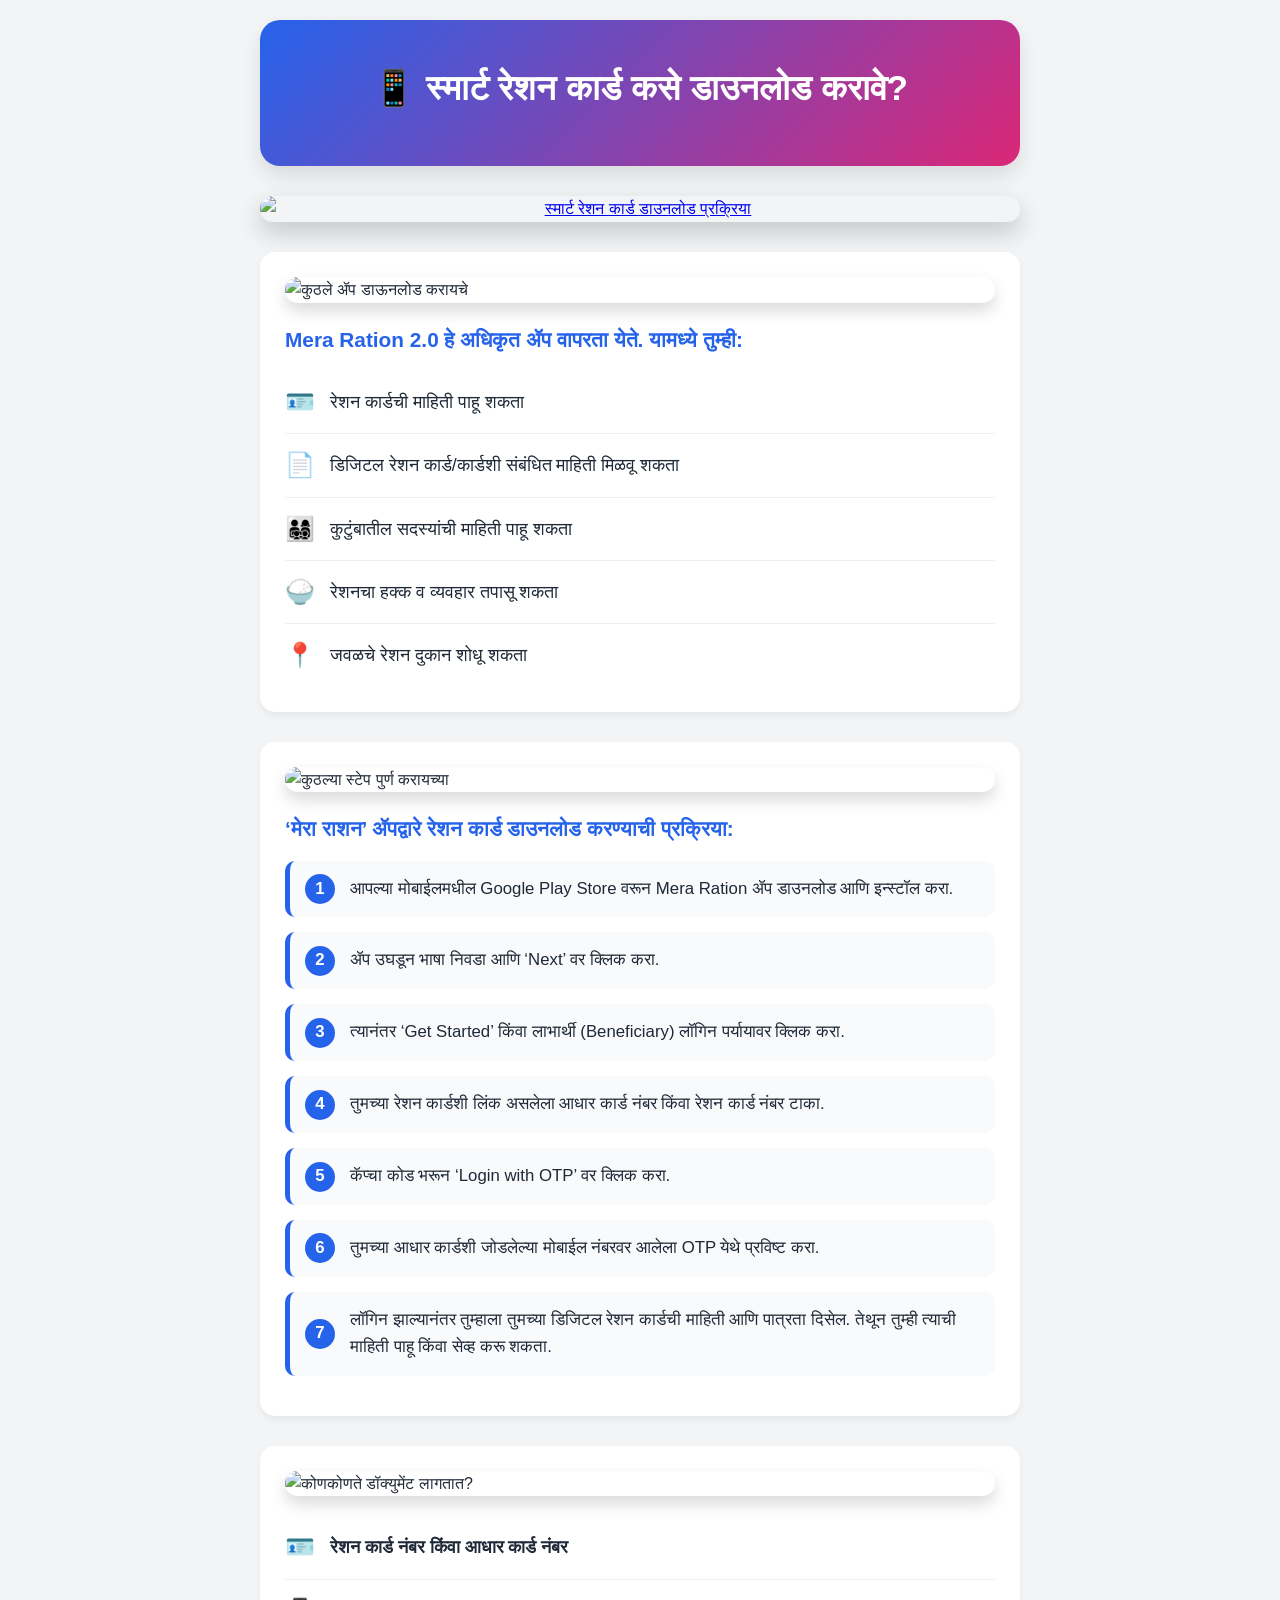
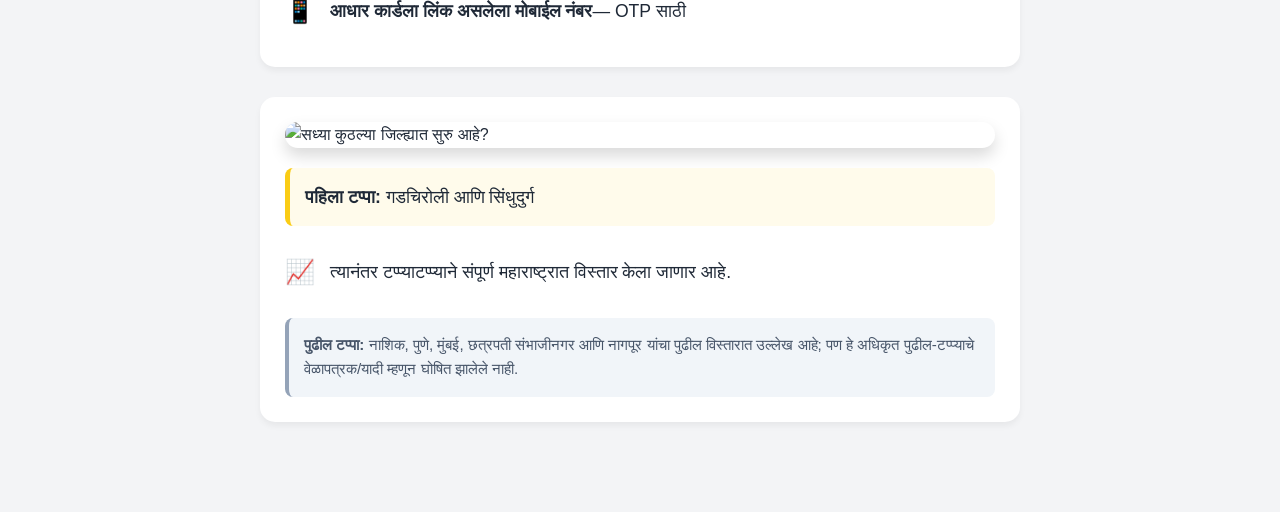
==== smart-ration-card-download.html @ 0e26d045 "Create smart-ration-card-download.html" ====
<!DOCTYPE html>
<html lang="mr">
<head>
    <meta charset="UTF-8">
    <meta name="viewport" content="width=device-width, initial-scale=1.0">
    <title>स्मार्ट रेशन कार्ड कसे डाउनलोड करावे? (संपूर्ण माहिती)</title>
    <style>
        :root {
            --primary: #2563eb;
            --secondary: #db2777;
            --bg-color: #f3f4f6;
            --card-bg: #ffffff;
            --text-main: #1f2937;
            --accent: #facc15;
        }

        * {
            margin: 0;
            padding: 0;
            box-sizing: border-box;
            font-family: 'Segoe UI', Tahoma, Geneva, Verdana, sans-serif;
        }

        body {
            background-color: var(--bg-color);
            color: var(--text-main);
            line-height: 1.6;
            padding-bottom: 40px;
        }

        .container {
            max-width: 800px;
            margin: 0 auto;
            padding: 20px;
        }

        header {
            text-align: center;
            padding: 40px 20px;
            background: linear-gradient(135deg, var(--primary), var(--secondary));
            color: white;
            border-radius: 20px;
            margin-bottom: 30px;
            box-shadow: 0 10px 20px rgba(0,0,0,0.1);
            animation: fadeInDown 1s ease-out;
        }

        h1 {
            font-size: 2.2rem;
            margin-bottom: 10px;
        }

        /* Main Thumbnail Style */
        .main-thumbnail {
            width: 100%;
            border-radius: 15px;
            box-shadow: 0 10px 25px rgba(0,0,0,0.2);
            transition: transform 0.3s ease;
            display: block;
            margin-bottom: 30px;
        }

        .main-thumbnail:hover {
            transform: scale(1.02);
        }

        .banner-img {
            width: 100%;
            border-radius: 15px;
            margin: 0 0 20px 0;
            box-shadow: 0 8px 16px rgba(0,0,0,0.15);
            transition: transform 0.3s ease;
            display: block;
        }

        .banner-img:hover {
            transform: scale(1.02);
        }

        .card {
            background: var(--card-bg);
            border-radius: 15px;
            padding: 25px;
            margin-bottom: 30px;
            box-shadow: 0 4px 6px rgba(0,0,0,0.05);
            opacity: 0;
            transform: translateY(20px);
            transition: all 0.6s ease-out;
        }

        .card.visible {
            opacity: 1;
            transform: translateY(0);
        }

        .card h3 {
            color: var(--primary);
            font-size: 1.3rem;
            margin-bottom: 15px;
        }

        ul {
            list-style: none;
        }

        ul li {
            padding: 12px 0;
            border-bottom: 1px solid #eee;
            display: flex;
            align-items: center;
            font-size: 1.1rem;
        }

        ul li:last-child {
            border-bottom: none;
        }

        ul li span.icon {
            margin-right: 15px;
            font-size: 1.5rem;
        }

        .step-list {
            counter-reset: step-counter;
            list-style: none;
        }

        .step-list li {
            position: relative;
            padding: 15px 15px 15px 60px;
            background: #f8fafc;
            margin-bottom: 15px;
            border-radius: 10px;
            border-left: 5px solid var(--primary);
            transition: transform 0.2s ease, box-shadow 0.2s ease;
            font-size: 1.05rem;
        }

        .step-list li:hover {
            transform: translateX(10px);
            box-shadow: 0 4px 12px rgba(37, 99, 235, 0.1);
        }

        .step-list li::before {
            counter-increment: step-counter;
            content: counter(step-counter);
            position: absolute;
            left: 15px;
            top: 50%;
            transform: translateY(-50%);
            background: var(--primary);
            color: white;
            width: 30px;
            height: 30px;
            border-radius: 50%;
            display: flex;
            align-items: center;
            justify-content: center;
            font-weight: bold;
        }

        .highlight {
            background: #fffbeb;
            border-left: 5px solid var(--accent);
            padding: 15px;
            border-radius: 8px;
            margin-top: 15px;
            font-size: 1.1rem;
        }

        .note {
            margin-top: 15px;
            padding: 15px;
            background: #f1f5f9;
            border-radius: 8px;
            color: #475569;
            font-size: 0.95rem;
            border-left: 4px solid #94a3b8;
        }

        @keyframes fadeInDown {
            from {
                opacity: 0;
                transform: translateY(-30px);
            }
            to {
                opacity: 1;
                transform: translateY(0);
            }
        }

        @media (max-width: 600px) {
            h1 { font-size: 1.8rem; }
            .card { padding: 15px; }
            .step-list li { font-size: 1rem; padding: 12px 12px 12px 50px; }
        }
    </style>
</head>
<body>

    <div class="container">
        
        <header>
            <h1>📱 स्मार्ट रेशन कार्ड कसे डाउनलोड करावे?</h1>
        </header>

        <div class="fade-element" style="text-align: center;">
            <a href="https://ibb.co/r2Jd2J2T" target="_blank">
                <img src="https://i.ibb.co/fd7Dd7dB/1000294664.png" alt="स्मार्ट रेशन कार्ड डाउनलोड प्रक्रिया" class="main-thumbnail" border="0">
            </a>
        </div>

        <div class="card fade-element">
            <img src="image_3.png" alt="कुठले ॲप डाऊनलोड करायचे" class="banner-img">
            <h3>Mera Ration 2.0 हे अधिकृत ॲप वापरता येते. यामध्ये तुम्ही:</h3>
            <ul>
                <li><span class="icon">🪪</span> रेशन कार्डची माहिती पाहू शकता</li>
                <li><span class="icon">📄</span> डिजिटल रेशन कार्ड/कार्डशी संबंधित माहिती मिळवू शकता</li>
                <li><span class="icon">👨‍👩‍👧‍👦</span> कुटुंबातील सदस्यांची माहिती पाहू शकता</li>
                <li><span class="icon">🍚</span> रेशनचा हक्क व व्यवहार तपासू शकता</li>
                <li><span class="icon">📍</span> जवळचे रेशन दुकान शोधू शकता</li>
            </ul>
        </div>

        <div class="card fade-element">
            <img src="image.png" alt="कुठल्या स्टेप पुर्ण करायच्या" class="banner-img">
            <h3>‘मेरा राशन’ ॲपद्वारे रेशन कार्ड डाउनलोड करण्याची प्रक्रिया:</h3>
            <ol class="step-list">
                <li>आपल्या मोबाईलमधील Google Play Store वरून Mera Ration ॲप डाउनलोड आणि इन्स्टॉल करा.</li>
                <li>ॲप उघडून भाषा निवडा आणि ‘Next’ वर क्लिक करा.</li>
                <li>त्यानंतर ‘Get Started’ किंवा लाभार्थी (Beneficiary) लॉगिन पर्यायावर क्लिक करा.</li>
                <li>तुमच्या रेशन कार्डशी लिंक असलेला आधार कार्ड नंबर किंवा रेशन कार्ड नंबर टाका.</li>
                <li>कॅप्चा कोड भरून ‘Login with OTP’ वर क्लिक करा.</li>
                <li>तुमच्या आधार कार्डशी जोडलेल्या मोबाईल नंबरवर आलेला OTP येथे प्रविष्ट करा.</li>
                <li>लॉगिन झाल्यानंतर तुम्हाला तुमच्या डिजिटल रेशन कार्डची माहिती आणि पात्रता दिसेल. तेथून तुम्ही त्याची माहिती पाहू किंवा सेव्ह करू शकता.</li>
            </ol>
        </div>

        <div class="card fade-element">
            <img src="image_2.png" alt="कोणकोणते डॉक्युमेंट लागतात?" class="banner-img">
            <ul>
                <li><span class="icon">🪪</span> <strong>रेशन कार्ड नंबर किंवा आधार कार्ड नंबर</strong></li>
                <li><span class="icon">📱</span> <strong>आधार कार्डला लिंक असलेला मोबाईल नंबर</strong> — OTP साठी</li>
            </ul>
        </div>

        <div class="card fade-element">
            <img src="image_4.png" alt="सध्या कुठल्या जिल्ह्यात सुरु आहे?" class="banner-img">
            <div class="highlight">
                <strong>पहिला टप्पा:</strong> गडचिरोली आणि सिंधुदुर्ग
            </div>
            <ul style="margin-top: 15px;">
                <li><span class="icon">📈</span> त्यानंतर टप्प्याटप्प्याने संपूर्ण महाराष्ट्रात विस्तार केला जाणार आहे.</li>
            </ul>
            <div class="note">
                <strong>पुढील टप्पा:</strong> नाशिक, पुणे, मुंबई, छत्रपती संभाजीनगर आणि नागपूर यांचा पुढील विस्तारात उल्लेख आहे; पण हे अधिकृत पुढील-टप्प्याचे वेळापत्रक/यादी म्हणून घोषित झालेले नाही.
            </div>
        </div>

    </div>

    <script>
        document.addEventListener("DOMContentLoaded", function() {
            const observer = new IntersectionObserver((entries) => {
                entries.forEach(entry => {
                    if (entry.isIntersecting) {
                        entry.target.classList.add('visible');
                    }
                });
            }, { threshold: 0.15 });

            const fadeElements = document.querySelectorAll('.fade-element');
            fadeElements.forEach((el) => observer.observe(el));
        });
    </script>
</body>
</html>
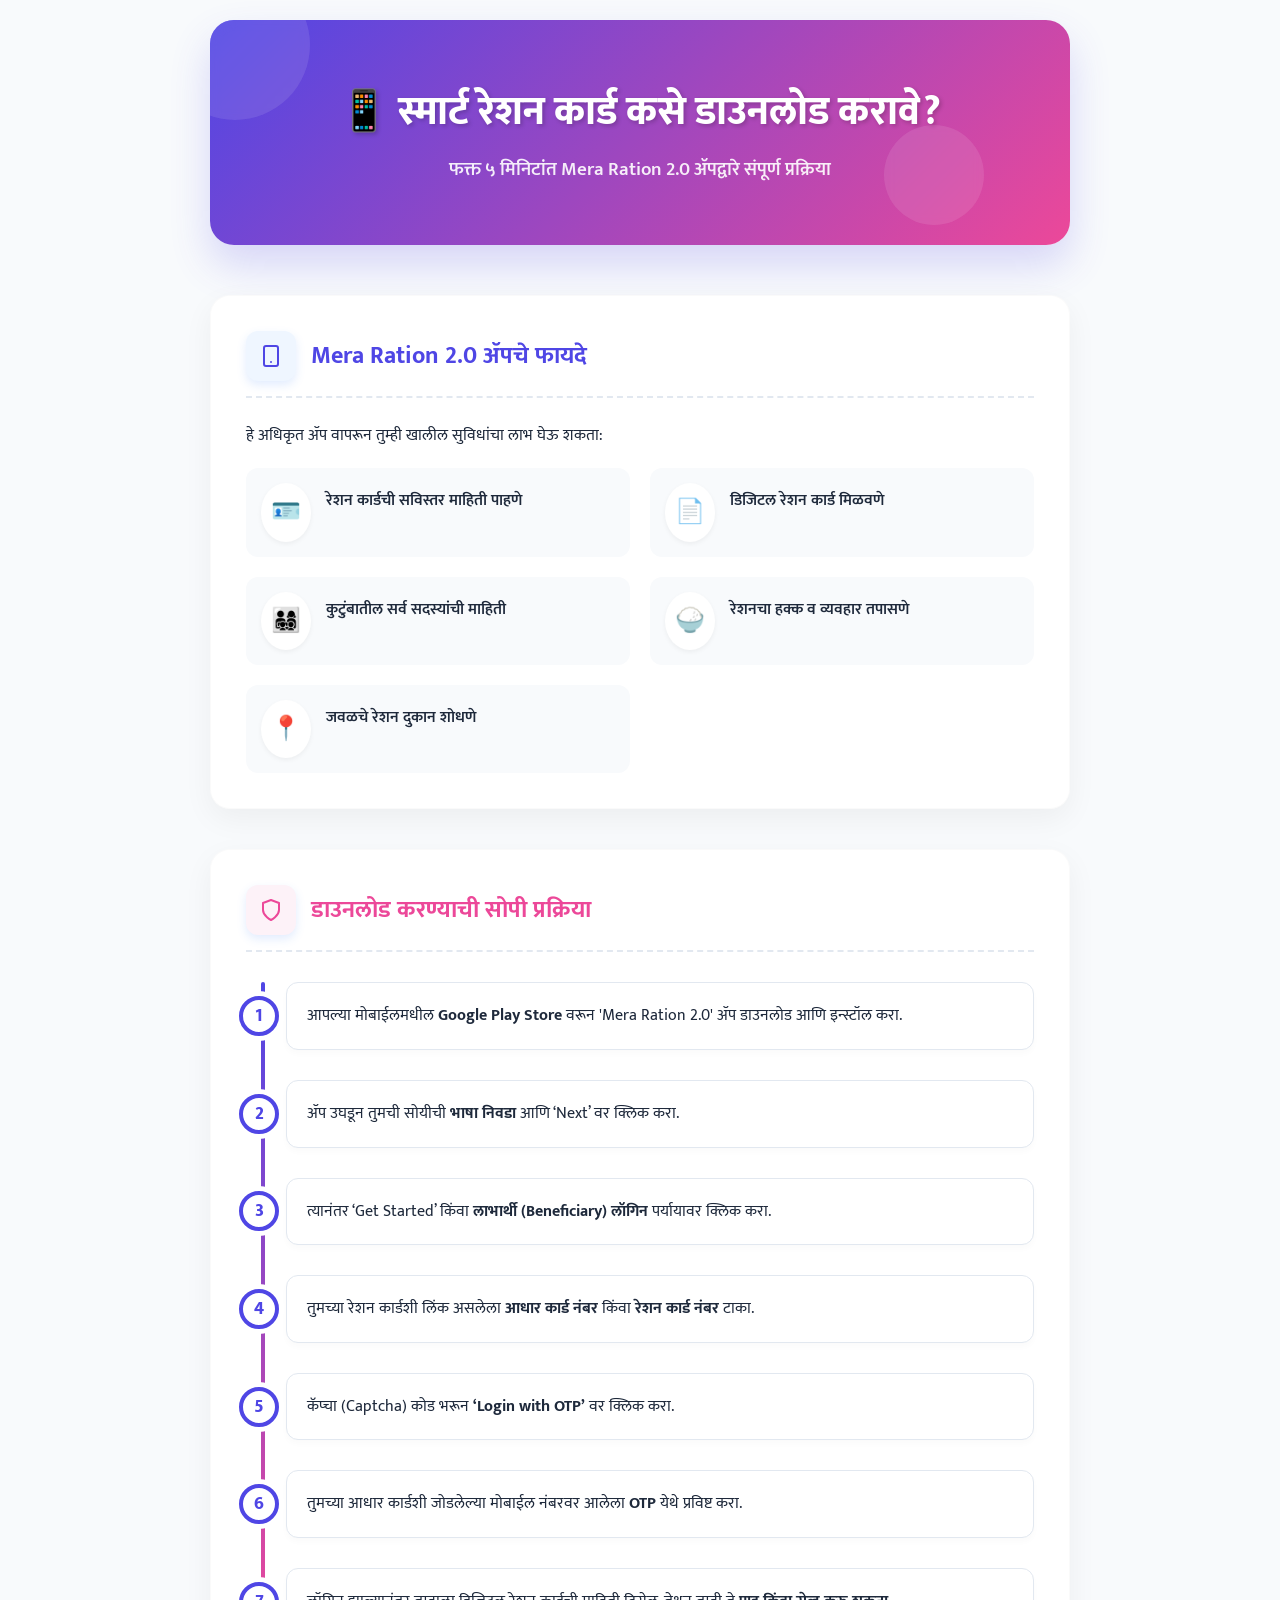
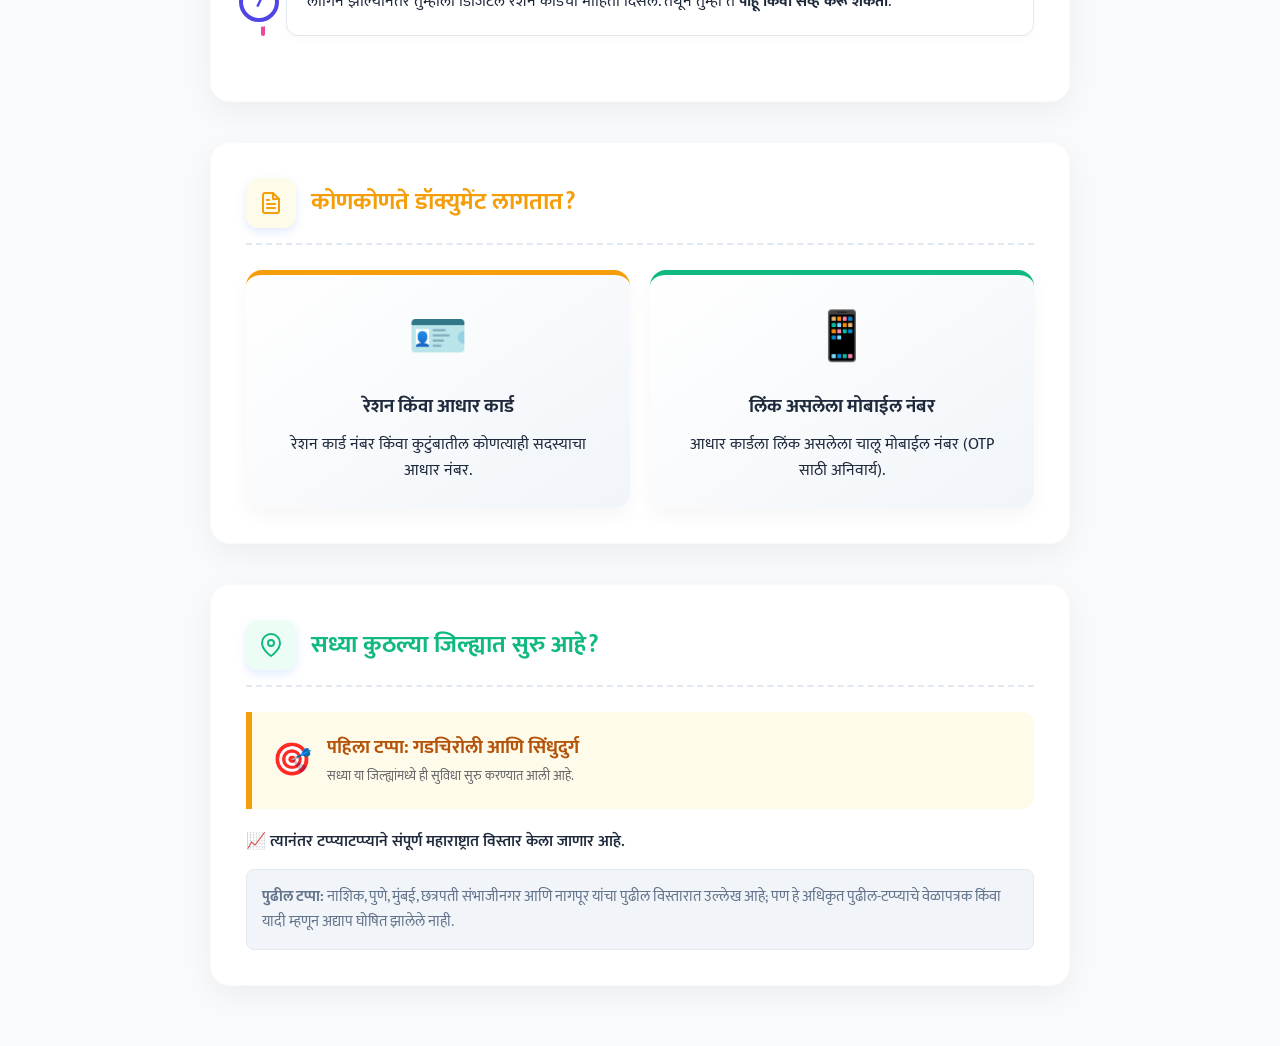
==== commit b99ee69a: "Update smart-ration-card-download.html" ====
--- a/smart-ration-card-download.html
+++ b/smart-ration-card-download.html
@@ -4,88 +4,94 @@
     <meta charset="UTF-8">
     <meta name="viewport" content="width=device-width, initial-scale=1.0">
     <title>स्मार्ट रेशन कार्ड कसे डाउनलोड करावे? (संपूर्ण माहिती)</title>
+    <link href="https://fonts.googleapis.com/css2?family=Mukta:wght@400;600;700;800&display=swap" rel="stylesheet">
     <style>
         :root {
-            --primary: #2563eb;
-            --secondary: #db2777;
-            --bg-color: #f3f4f6;
+            --primary: #4f46e5;
+            --primary-light: #818cf8;
+            --secondary: #ec4899;
+            --bg-color: #f8fafc;
             --card-bg: #ffffff;
-            --text-main: #1f2937;
-            --accent: #facc15;
+            --text-dark: #1e293b;
+            --text-muted: #64748b;
+            --success: #10b981;
+            --warning: #f59e0b;
         }
 
         * {
             margin: 0;
             padding: 0;
             box-sizing: border-box;
-            font-family: 'Segoe UI', Tahoma, Geneva, Verdana, sans-serif;
+            font-family: 'Mukta', sans-serif;
         }
 
         body {
             background-color: var(--bg-color);
-            color: var(--text-main);
+            color: var(--text-dark);
             line-height: 1.6;
-            padding-bottom: 40px;
+            overflow-x: hidden;
         }
 
         .container {
-            max-width: 800px;
+            max-width: 900px;
             margin: 0 auto;
             padding: 20px;
         }
 
-        header {
+        /* --- Header / Hero Section --- */
+        .hero {
+            position: relative;
+            background: linear-gradient(135deg, var(--primary), var(--secondary));
+            border-radius: 24px;
+            padding: 60px 20px;
             text-align: center;
-            padding: 40px 20px;
-            background: linear-gradient(135deg, var(--primary), var(--secondary));
             color: white;
-            border-radius: 20px;
-            margin-bottom: 30px;
-            box-shadow: 0 10px 20px rgba(0,0,0,0.1);
-            animation: fadeInDown 1s ease-out;
-        }
-
-        h1 {
-            font-size: 2.2rem;
+            box-shadow: 0 20px 40px rgba(79, 70, 229, 0.2);
+            overflow: hidden;
+            margin-bottom: 50px;
+            animation: slideDown 1s cubic-bezier(0.25, 1, 0.5, 1) forwards;
+        }
+
+        .hero h1 {
+            font-size: 2.5rem;
+            font-weight: 800;
             margin-bottom: 10px;
-        }
-
-        /* Main Thumbnail Style */
-        .main-thumbnail {
-            width: 100%;
-            border-radius: 15px;
-            box-shadow: 0 10px 25px rgba(0,0,0,0.2);
-            transition: transform 0.3s ease;
-            display: block;
-            margin-bottom: 30px;
-        }
-
-        .main-thumbnail:hover {
-            transform: scale(1.02);
-        }
-
-        .banner-img {
-            width: 100%;
-            border-radius: 15px;
-            margin: 0 0 20px 0;
-            box-shadow: 0 8px 16px rgba(0,0,0,0.15);
-            transition: transform 0.3s ease;
-            display: block;
-        }
-
-        .banner-img:hover {
-            transform: scale(1.02);
-        }
-
+            position: relative;
+            z-index: 2;
+            text-shadow: 2px 2px 4px rgba(0,0,0,0.2);
+        }
+
+        .hero p {
+            font-size: 1.2rem;
+            font-weight: 600;
+            opacity: 0.9;
+            position: relative;
+            z-index: 2;
+        }
+
+        /* Animated background shapes */
+        .shape {
+            position: absolute;
+            background: rgba(255, 255, 255, 0.1);
+            border-radius: 50%;
+            backdrop-filter: blur(5px);
+            animation: float 6s infinite ease-in-out alternate;
+        }
+        .shape-1 { width: 150px; height: 150px; top: -50px; left: -50px; }
+        .shape-2 { width: 100px; height: 100px; bottom: 20px; right: 10%; animation-duration: 4s; animation-direction: alternate-reverse; }
+
+        /* --- Main Cards Container --- */
         .card {
             background: var(--card-bg);
-            border-radius: 15px;
-            padding: 25px;
-            margin-bottom: 30px;
-            box-shadow: 0 4px 6px rgba(0,0,0,0.05);
+            border-radius: 20px;
+            padding: 35px;
+            margin-bottom: 40px;
+            box-shadow: 0 10px 30px rgba(0,0,0,0.05);
+            border: 1px solid rgba(0,0,0,0.02);
             opacity: 0;
-            transform: translateY(20px);
-            transition: all 0.6s ease-out;
+            transform: translateY(30px);
+            transition: all 0.8s cubic-bezier(0.25, 1, 0.5, 1);
+            position: relative;
         }
 
         .card.visible {
@@ -93,106 +99,216 @@
             transform: translateY(0);
         }
 
-        .card h3 {
+        .card-header {
+            display: flex;
+            align-items: center;
+            margin-bottom: 25px;
+            padding-bottom: 15px;
+            border-bottom: 2px dashed #e2e8f0;
+        }
+
+        .card-icon {
+            width: 50px;
+            height: 50px;
+            background: #eff6ff;
+            border-radius: 12px;
+            display: flex;
+            align-items: center;
+            justify-content: center;
+            margin-right: 15px;
+            font-size: 1.8rem;
             color: var(--primary);
-            font-size: 1.3rem;
-            margin-bottom: 15px;
-        }
-
-        ul {
-            list-style: none;
-        }
-
-        ul li {
-            padding: 12px 0;
-            border-bottom: 1px solid #eee;
-            display: flex;
-            align-items: center;
-            font-size: 1.1rem;
-        }
-
-        ul li:last-child {
-            border-bottom: none;
-        }
-
-        ul li span.icon {
+            box-shadow: 0 4px 10px rgba(59, 130, 246, 0.15);
+        }
+
+        .card h2 {
+            font-size: 1.5rem;
+            color: var(--primary);
+            font-weight: 700;
+        }
+
+        /* --- Features Grid --- */
+        .features-grid {
+            display: grid;
+            grid-template-columns: repeat(auto-fit, minmax(250px, 1fr));
+            gap: 20px;
+            margin-top: 20px;
+        }
+
+        .feature-item {
+            display: flex;
+            align-items: flex-start;
+            background: #f8fafc;
+            padding: 15px;
+            border-radius: 12px;
+            transition: transform 0.3s ease, background 0.3s ease;
+        }
+
+        .feature-item:hover {
+            transform: translateY(-5px);
+            background: #eff6ff;
+        }
+
+        .feature-item .emoji {
+            font-size: 1.5rem;
             margin-right: 15px;
-            font-size: 1.5rem;
-        }
-
-        .step-list {
-            counter-reset: step-counter;
-            list-style: none;
-        }
-
-        .step-list li {
-            position: relative;
-            padding: 15px 15px 15px 60px;
-            background: #f8fafc;
-            margin-bottom: 15px;
-            border-radius: 10px;
-            border-left: 5px solid var(--primary);
-            transition: transform 0.2s ease, box-shadow 0.2s ease;
-            font-size: 1.05rem;
-        }
-
-        .step-list li:hover {
-            transform: translateX(10px);
-            box-shadow: 0 4px 12px rgba(37, 99, 235, 0.1);
-        }
-
-        .step-list li::before {
-            counter-increment: step-counter;
-            content: counter(step-counter);
+            background: white;
+            padding: 10px;
+            border-radius: 50%;
+            box-shadow: 0 2px 5px rgba(0,0,0,0.05);
+        }
+
+        .feature-item p {
+            font-weight: 600;
+            color: var(--text-dark);
+            margin-top: 5px;
+        }
+
+        /* --- Beautiful Timeline (Steps) --- */
+        .timeline {
+            position: relative;
+            padding-left: 40px;
+            margin-top: 30px;
+        }
+
+        .timeline::before {
+            content: '';
             position: absolute;
             left: 15px;
+            top: 0;
+            bottom: 0;
+            width: 4px;
+            background: linear-gradient(to bottom, var(--primary), var(--secondary));
+            border-radius: 4px;
+        }
+
+        .step {
+            position: relative;
+            margin-bottom: 30px;
+            padding: 20px;
+            background: #fff;
+            border: 1px solid #e2e8f0;
+            border-radius: 12px;
+            box-shadow: 0 4px 6px rgba(0,0,0,0.02);
+            transition: all 0.3s ease;
+        }
+
+        .step:hover {
+            transform: translateX(10px);
+            border-color: var(--primary-light);
+            box-shadow: 0 10px 15px rgba(79, 70, 229, 0.1);
+        }
+
+        .step-number {
+            position: absolute;
+            left: -48px;
             top: 50%;
             transform: translateY(-50%);
+            width: 40px;
+            height: 40px;
+            background: white;
+            border: 4px solid var(--primary);
+            border-radius: 50%;
+            display: flex;
+            align-items: center;
+            justify-content: center;
+            font-weight: 800;
+            color: var(--primary);
+            font-size: 1.1rem;
+            box-shadow: 0 0 0 5px var(--card-bg);
+            z-index: 2;
+            transition: all 0.3s ease;
+        }
+
+        .step:hover .step-number {
             background: var(--primary);
             color: white;
-            width: 30px;
-            height: 30px;
-            border-radius: 50%;
+            transform: translateY(-50%) scale(1.1);
+        }
+
+        /* --- Documents Section --- */
+        .doc-container {
+            display: flex;
+            gap: 20px;
+            flex-wrap: wrap;
+        }
+
+        .doc-box {
+            flex: 1;
+            min-width: 250px;
+            background: linear-gradient(145deg, #ffffff, #f1f5f9);
+            padding: 25px;
+            border-radius: 16px;
+            border-top: 5px solid var(--warning);
+            box-shadow: 0 8px 20px rgba(0,0,0,0.04);
+            text-align: center;
+        }
+        
+        .doc-box:nth-child(2) {
+            border-top-color: var(--success);
+        }
+
+        .doc-icon {
+            font-size: 3rem;
+            margin-bottom: 15px;
+            display: inline-block;
+            animation: pulse 2s infinite;
+        }
+
+        .doc-box h4 {
+            font-size: 1.2rem;
+            margin-bottom: 10px;
+            color: var(--text-dark);
+        }
+
+        /* --- District Highlights --- */
+        .district-box {
+            background: #fffbeb;
+            border-left: 6px solid var(--warning);
+            padding: 20px;
+            border-radius: 0 12px 12px 0;
+            margin-bottom: 20px;
             display: flex;
             align-items: center;
-            justify-content: center;
-            font-weight: bold;
-        }
-
-        .highlight {
-            background: #fffbeb;
-            border-left: 5px solid var(--accent);
+        }
+        
+        .district-box span { font-size: 2rem; margin-right: 15px; }
+        .district-box p { font-size: 1.2rem; font-weight: 700; color: #b45309; }
+
+        .info-note {
+            background: #f1f5f9;
             padding: 15px;
             border-radius: 8px;
-            margin-top: 15px;
-            font-size: 1.1rem;
-        }
-
-        .note {
-            margin-top: 15px;
-            padding: 15px;
-            background: #f1f5f9;
-            border-radius: 8px;
-            color: #475569;
             font-size: 0.95rem;
-            border-left: 4px solid #94a3b8;
-        }
-
-        @keyframes fadeInDown {
-            from {
-                opacity: 0;
-                transform: translateY(-30px);
-            }
-            to {
-                opacity: 1;
-                transform: translateY(0);
-            }
-        }
-
-        @media (max-width: 600px) {
-            h1 { font-size: 1.8rem; }
-            .card { padding: 15px; }
-            .step-list li { font-size: 1rem; padding: 12px 12px 12px 50px; }
+            color: var(--text-muted);
+            border: 1px solid #e2e8f0;
+        }
+
+        /* --- Animations --- */
+        @keyframes slideDown {
+            from { opacity: 0; transform: translateY(-50px); }
+            to { opacity: 1; transform: translateY(0); }
+        }
+
+        @keyframes float {
+            0% { transform: translateY(0px) rotate(0deg); }
+            100% { transform: translateY(20px) rotate(10deg); }
+        }
+
+        @keyframes pulse {
+            0% { transform: scale(1); }
+            50% { transform: scale(1.1); }
+            100% { transform: scale(1); }
+        }
+
+        /* Responsive */
+        @media (max-width: 768px) {
+            .hero h1 { font-size: 2rem; }
+            .card { padding: 20px; }
+            .timeline { padding-left: 30px; }
+            .timeline::before { left: 5px; }
+            .step-number { left: -38px; width: 30px; height: 30px; font-size: 0.9rem; border-width: 3px; }
+            .step { padding: 15px; margin-bottom: 20px; }
         }
     </style>
 </head>
@@ -200,77 +316,175 @@
 
     <div class="container">
         
-        <header>
+        <!-- Hero Section with animated vector shapes (CSS) -->
+        <header class="hero">
+            <div class="shape shape-1"></div>
+            <div class="shape shape-2"></div>
             <h1>📱 स्मार्ट रेशन कार्ड कसे डाउनलोड करावे?</h1>
+            <p>फक्त ५ मिनिटांत Mera Ration 2.0 ॲपद्वारे संपूर्ण प्रक्रिया</p>
         </header>
 
-        <div class="fade-element" style="text-align: center;">
-            <a href="https://ibb.co/r2Jd2J2T" target="_blank">
-                <img src="https://i.ibb.co/fd7Dd7dB/1000294664.png" alt="स्मार्ट रेशन कार्ड डाउनलोड प्रक्रिया" class="main-thumbnail" border="0">
-            </a>
+        <!-- Section 1: App Features -->
+        <div class="card fade-element">
+            <div class="card-header">
+                <div class="card-icon">
+                    <!-- SVG Icon for App -->
+                    <svg width="24" height="24" fill="none" stroke="currentColor" stroke-width="2" stroke-linecap="round" stroke-linejoin="round">
+                        <rect x="5" y="2" width="14" height="20" rx="2" ry="2"></rect>
+                        <line x1="12" y1="18" x2="12.01" y2="18"></line>
+                    </svg>
+                </div>
+                <h2>Mera Ration 2.0 ॲपचे फायदे</h2>
+            </div>
+            <p>हे अधिकृत ॲप वापरून तुम्ही खालील सुविधांचा लाभ घेऊ शकता:</p>
+            <div class="features-grid">
+                <div class="feature-item">
+                    <span class="emoji">🪪</span>
+                    <p>रेशन कार्डची सविस्तर माहिती पाहणे</p>
+                </div>
+                <div class="feature-item">
+                    <span class="emoji">📄</span>
+                    <p>डिजिटल रेशन कार्ड मिळवणे</p>
+                </div>
+                <div class="feature-item">
+                    <span class="emoji">👨‍👩‍👧‍👦</span>
+                    <p>कुटुंबातील सर्व सदस्यांची माहिती</p>
+                </div>
+                <div class="feature-item">
+                    <span class="emoji">🍚</span>
+                    <p>रेशनचा हक्क व व्यवहार तपासणे</p>
+                </div>
+                <div class="feature-item">
+                    <span class="emoji">📍</span>
+                    <p>जवळचे रेशन दुकान शोधणे</p>
+                </div>
+            </div>
         </div>
 
+        <!-- Section 2: Steps Timeline -->
         <div class="card fade-element">
-            <img src="image_3.png" alt="कुठले ॲप डाऊनलोड करायचे" class="banner-img">
-            <h3>Mera Ration 2.0 हे अधिकृत ॲप वापरता येते. यामध्ये तुम्ही:</h3>
-            <ul>
-                <li><span class="icon">🪪</span> रेशन कार्डची माहिती पाहू शकता</li>
-                <li><span class="icon">📄</span> डिजिटल रेशन कार्ड/कार्डशी संबंधित माहिती मिळवू शकता</li>
-                <li><span class="icon">👨‍👩‍👧‍👦</span> कुटुंबातील सदस्यांची माहिती पाहू शकता</li>
-                <li><span class="icon">🍚</span> रेशनचा हक्क व व्यवहार तपासू शकता</li>
-                <li><span class="icon">📍</span> जवळचे रेशन दुकान शोधू शकता</li>
-            </ul>
+            <div class="card-header">
+                <div class="card-icon" style="color: var(--secondary); background: #fdf2f8;">
+                    <!-- SVG Icon for Steps -->
+                    <svg width="24" height="24" fill="none" stroke="currentColor" stroke-width="2" stroke-linecap="round" stroke-linejoin="round">
+                        <path d="M12 22s8-4 8-10V5l-8-3-8 3v7c0 6 8 10 8 10z"></path>
+                    </svg>
+                </div>
+                <h2 style="color: var(--secondary);">डाउनलोड करण्याची सोपी प्रक्रिया</h2>
+            </div>
+            
+            <div class="timeline">
+                <div class="step">
+                    <div class="step-number">1</div>
+                    <p>आपल्या मोबाईलमधील <strong>Google Play Store</strong> वरून 'Mera Ration 2.0' ॲप डाउनलोड आणि इन्स्टॉल करा.</p>
+                </div>
+                <div class="step">
+                    <div class="step-number">2</div>
+                    <p>ॲप उघडून तुमची सोयीची <strong>भाषा निवडा</strong> आणि ‘Next’ वर क्लिक करा.</p>
+                </div>
+                <div class="step">
+                    <div class="step-number">3</div>
+                    <p>त्यानंतर ‘Get Started’ किंवा <strong>लाभार्थी (Beneficiary) लॉगिन</strong> पर्यायावर क्लिक करा.</p>
+                </div>
+                <div class="step">
+                    <div class="step-number">4</div>
+                    <p>तुमच्या रेशन कार्डशी लिंक असलेला <strong>आधार कार्ड नंबर</strong> किंवा <strong>रेशन कार्ड नंबर</strong> टाका.</p>
+                </div>
+                <div class="step">
+                    <div class="step-number">5</div>
+                    <p>कॅप्चा (Captcha) कोड भरून <strong>‘Login with OTP’</strong> वर क्लिक करा.</p>
+                </div>
+                <div class="step">
+                    <div class="step-number">6</div>
+                    <p>तुमच्या आधार कार्डशी जोडलेल्या मोबाईल नंबरवर आलेला <strong>OTP</strong> येथे प्रविष्ट करा.</p>
+                </div>
+                <div class="step">
+                    <div class="step-number">7</div>
+                    <p>लॉगिन झाल्यानंतर तुम्हाला डिजिटल रेशन कार्डची माहिती दिसेल. तेथून तुम्ही ते <strong>पाहू किंवा सेव्ह करू शकता</strong>.</p>
+                </div>
+            </div>
         </div>
 
+        <!-- Section 3: Required Documents -->
         <div class="card fade-element">
-            <img src="image.png" alt="कुठल्या स्टेप पुर्ण करायच्या" class="banner-img">
-            <h3>‘मेरा राशन’ ॲपद्वारे रेशन कार्ड डाउनलोड करण्याची प्रक्रिया:</h3>
-            <ol class="step-list">
-                <li>आपल्या मोबाईलमधील Google Play Store वरून Mera Ration ॲप डाउनलोड आणि इन्स्टॉल करा.</li>
-                <li>ॲप उघडून भाषा निवडा आणि ‘Next’ वर क्लिक करा.</li>
-                <li>त्यानंतर ‘Get Started’ किंवा लाभार्थी (Beneficiary) लॉगिन पर्यायावर क्लिक करा.</li>
-                <li>तुमच्या रेशन कार्डशी लिंक असलेला आधार कार्ड नंबर किंवा रेशन कार्ड नंबर टाका.</li>
-                <li>कॅप्चा कोड भरून ‘Login with OTP’ वर क्लिक करा.</li>
-                <li>तुमच्या आधार कार्डशी जोडलेल्या मोबाईल नंबरवर आलेला OTP येथे प्रविष्ट करा.</li>
-                <li>लॉगिन झाल्यानंतर तुम्हाला तुमच्या डिजिटल रेशन कार्डची माहिती आणि पात्रता दिसेल. तेथून तुम्ही त्याची माहिती पाहू किंवा सेव्ह करू शकता.</li>
-            </ol>
+            <div class="card-header">
+                <div class="card-icon" style="color: var(--warning); background: #fffbeb;">
+                    <svg width="24" height="24" fill="none" stroke="currentColor" stroke-width="2" stroke-linecap="round" stroke-linejoin="round">
+                        <path d="M14 2H6a2 2 0 0 0-2 2v16a2 2 0 0 0 2 2h12a2 2 0 0 0 2-2V8z"></path>
+                        <polyline points="14 2 14 8 20 8"></polyline>
+                        <line x1="16" y1="13" x2="8" y2="13"></line>
+                        <line x1="16" y1="17" x2="8" y2="17"></line>
+                        <polyline points="10 9 9 9 8 9"></polyline>
+                    </svg>
+                </div>
+                <h2 style="color: var(--warning);">कोणकोणते डॉक्युमेंट लागतात?</h2>
+            </div>
+            
+            <div class="doc-container">
+                <div class="doc-box">
+                    <div class="doc-icon">🪪</div>
+                    <h4>रेशन किंवा आधार कार्ड</h4>
+                    <p>रेशन कार्ड नंबर किंवा कुटुंबातील कोणत्याही सदस्याचा आधार नंबर.</p>
+                </div>
+                <div class="doc-box">
+                    <div class="doc-icon">📱</div>
+                    <h4>लिंक असलेला मोबाईल नंबर</h4>
+                    <p>आधार कार्डला लिंक असलेला चालू मोबाईल नंबर (OTP साठी अनिवार्य).</p>
+                </div>
+            </div>
         </div>
 
+        <!-- Section 4: District Information -->
         <div class="card fade-element">
-            <img src="image_2.png" alt="कोणकोणते डॉक्युमेंट लागतात?" class="banner-img">
-            <ul>
-                <li><span class="icon">🪪</span> <strong>रेशन कार्ड नंबर किंवा आधार कार्ड नंबर</strong></li>
-                <li><span class="icon">📱</span> <strong>आधार कार्डला लिंक असलेला मोबाईल नंबर</strong> — OTP साठी</li>
-            </ul>
+            <div class="card-header">
+                <div class="card-icon" style="color: var(--success); background: #ecfdf5;">
+                    <svg width="24" height="24" fill="none" stroke="currentColor" stroke-width="2" stroke-linecap="round" stroke-linejoin="round">
+                        <path d="M21 10c0 7-9 13-9 13s-9-6-9-13a9 9 0 0 1 18 0z"></path>
+                        <circle cx="12" cy="10" r="3"></circle>
+                    </svg>
+                </div>
+                <h2 style="color: var(--success);">सध्या कुठल्या जिल्ह्यात सुरु आहे?</h2>
+            </div>
+
+            <div class="district-box">
+                <span>🎯</span>
+                <div>
+                    <p>पहिला टप्पा: गडचिरोली आणि सिंधुदुर्ग</p>
+                    <small style="color: #666;">सध्या या जिल्ह्यांमध्ये ही सुविधा सुरु करण्यात आली आहे.</small>
+                </div>
+            </div>
+            
+            <p style="margin-bottom: 15px; font-weight: 600;">📈 त्यानंतर टप्प्याटप्प्याने संपूर्ण महाराष्ट्रात विस्तार केला जाणार आहे.</p>
+            
+            <div class="info-note">
+                <strong>पुढील टप्पा:</strong> नाशिक, पुणे, मुंबई, छत्रपती संभाजीनगर आणि नागपूर यांचा पुढील विस्तारात उल्लेख आहे; पण हे अधिकृत पुढील-टप्प्याचे वेळापत्रक किंवा यादी म्हणून अद्याप घोषित झालेले नाही.
+            </div>
         </div>
 
-        <div class="card fade-element">
-            <img src="image_4.png" alt="सध्या कुठल्या जिल्ह्यात सुरु आहे?" class="banner-img">
-            <div class="highlight">
-                <strong>पहिला टप्पा:</strong> गडचिरोली आणि सिंधुदुर्ग
-            </div>
-            <ul style="margin-top: 15px;">
-                <li><span class="icon">📈</span> त्यानंतर टप्प्याटप्प्याने संपूर्ण महाराष्ट्रात विस्तार केला जाणार आहे.</li>
-            </ul>
-            <div class="note">
-                <strong>पुढील टप्पा:</strong> नाशिक, पुणे, मुंबई, छत्रपती संभाजीनगर आणि नागपूर यांचा पुढील विस्तारात उल्लेख आहे; पण हे अधिकृत पुढील-टप्प्याचे वेळापत्रक/यादी म्हणून घोषित झालेले नाही.
-            </div>
-        </div>
-
     </div>
 
+    <!-- Intersection Observer JS for Scroll Animations -->
     <script>
         document.addEventListener("DOMContentLoaded", function() {
-            const observer = new IntersectionObserver((entries) => {
+            const observerOptions = {
+                root: null,
+                rootMargin: '0px',
+                threshold: 0.15
+            };
+
+            const observer = new IntersectionObserver((entries, observer) => {
                 entries.forEach(entry => {
                     if (entry.isIntersecting) {
                         entry.target.classList.add('visible');
+                        observer.unobserve(entry.target); // Animate only once
                     }
                 });
-            }, { threshold: 0.15 });
+            }, observerOptions);
 
             const fadeElements = document.querySelectorAll('.fade-element');
-            fadeElements.forEach((el) => observer.observe(el));
+            fadeElements.forEach((el) => {
+                observer.observe(el);
+            });
         });
     </script>
 </body>
